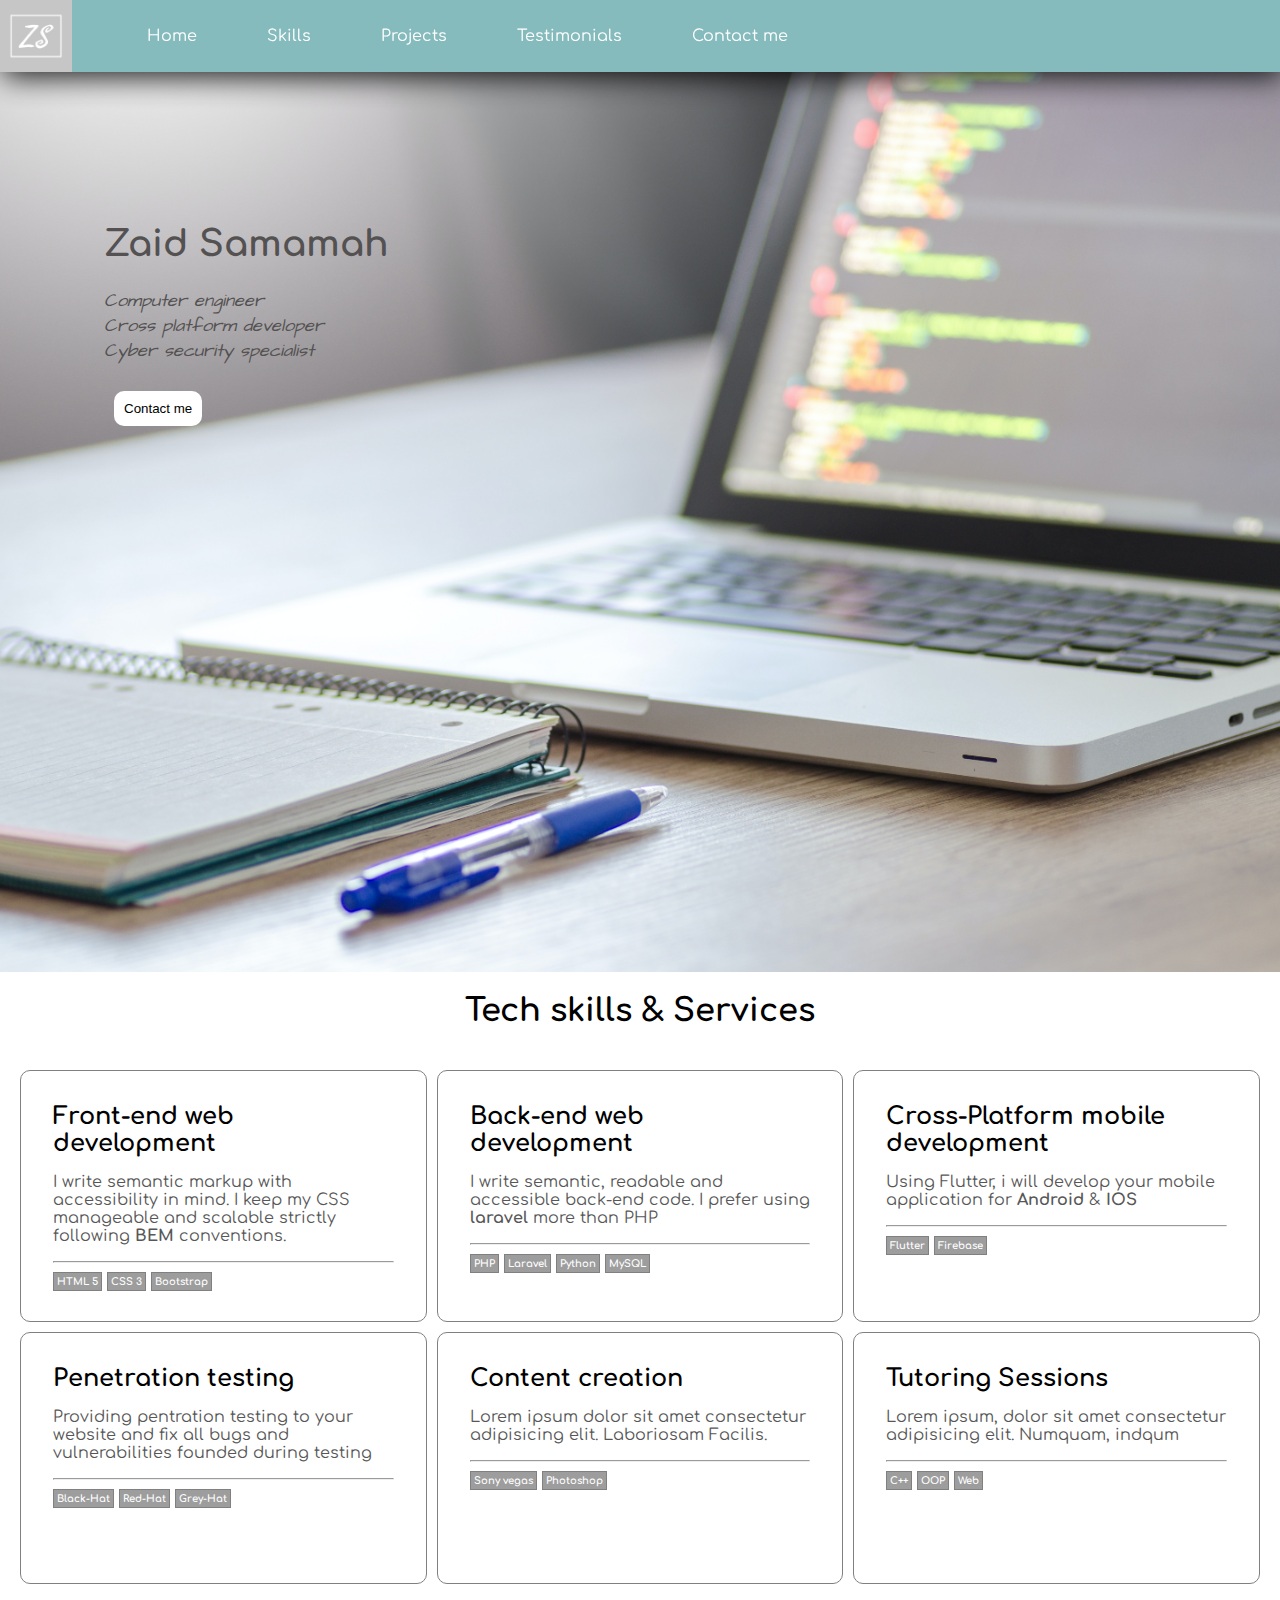
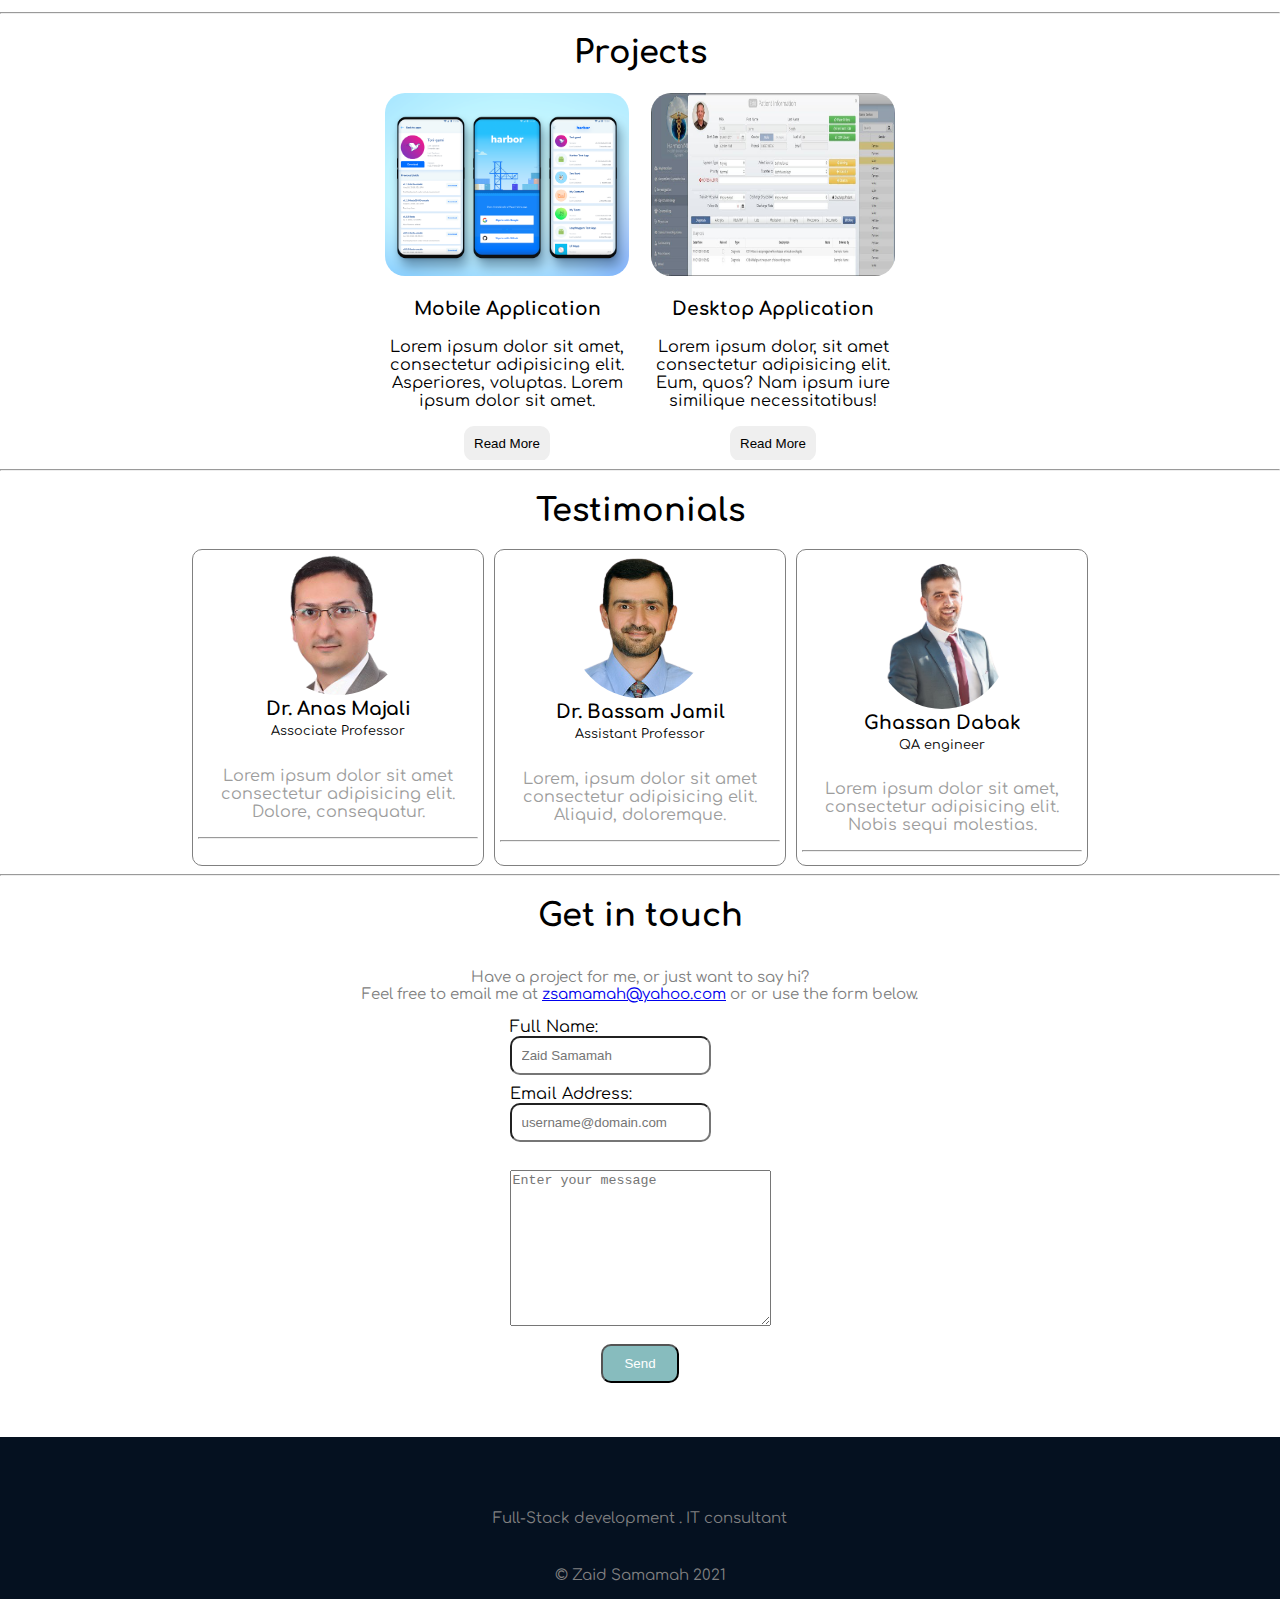
==== Source_code/index.html @ 4966de12 "Commit" ====
<!DOCTYPE html>
<html lang="en">
  <head>
    <meta charset="UTF-8" />
    <meta http-equiv="X-UA-Compatible" content="IE=edge" />
    <meta name="viewport" content="width=device-width, initial-scale=1.0" />
    <meta name="description" content="This is Zaid Samamah Portfolio" />
    <link rel="stylesheet" href="style.css" />
    <!--font awesome  -->
    <link
      rel="stylesheet"
      href="https://use.fontawesome.com/releases/v5.15.4/css/all.css"
      integrity="sha384-DyZ88mC6Up2uqS4h/KRgHuoeGwBcD4Ng9SiP4dIRy0EXTlnuz47vAwmeGwVChigm"
      crossorigin="anonymous"
    />
    <title>Zaid Portfolio</title>
  </head>
  <body>
    <!-- navbar start -->
    <nav class="navbar">
      <div class="logo">
        <a href="#">
          <img src="./assets/Zaid Samamah-logos_white.png" alt="logo" />
        </a>
      </div>
      <div class="navElements">
        <ul>
          <li>
            <a href="#"><div>Home</div></a>
          </li>
          <li>
            <a href="#skills"><div>Skills</div></a>
          </li>
          <li>
            <a href="#projects"><div>Projects</div></a>
          </li>
          <li>
            <a href="#testimonials"><div>Testimonials</div></a>
          </li>
          <li>
            <a href="#contact_section"><div>Contact me</div></a>
          </li>
        </ul>
      </div>
    </nav>
    <!-- navbar end -->
    <!-- backgroun image start -->
    <div class="main">
      <div class="bg_text">
        <blockquote>
          <h1>Zaid Samamah</h1>
          <cite>
            <i class="fas fa-check"></i>Computer engineer<br />
            <i class="fas fa-check"></i>Cross platform developer<br />
            <i class="fas fa-check"></i>Cyber security specialist
          </cite>
        </blockquote>
        <a href="#footer"> <button type="submit">Contact me</button></a>
      </div>
    </div>
    <!-- background image end -->
    <!-- skills start  -->
    <h1 id="skills" class="title">
      <span>
        <i class="fas fa-pen fa-x" style="color: #79b4b7"></i>
        Tech skills & Services
      </span>
    </h1>
    <section class="zaid_skills">
      <div class="skill_card">
        <div><i class="far fa-file-code fa-5x"></i></div>
        <h2>Front-end web development</h2>
        <p>
          I write semantic markup with accessibility in mind. I keep my CSS
          manageable and scalable strictly following <b>BEM</b> conventions.
        </p>
        <hr />
        <div class="frameworks">
          <ul>
            <li>HTML 5</li>
            <li>CSS 3</li>
            <li>Bootstrap</li>
          </ul>
        </div>
      </div>
      <div class="skill_card">
        <div><i class="fas fa-database fa-5x"></i></div>
        <h2>Back-end web development</h2>
        <p>
          I write semantic, readable and accessible back-end code. I prefer
          using <b>laravel</b> more than PHP
        </p>
        <hr />
        <div class="frameworks">
          <ul>
            <li>PHP</li>
            <li>Laravel</li>
            <li>Python</li>
            <li>MySQL</li>
          </ul>
        </div>
      </div>
      <div class="skill_card">
        <div><i class="fas fa-mobile-alt fa-5x"></i></div>
        <h2>Cross-Platform mobile development</h2>
        <p>
          Using Flutter, i will develop your mobile application for
          <b>Android</b> & <b>IOS</b>
        </p>
        <hr />
        <div class="frameworks">
          <ul>
            <li>Flutter</li>
            <li>Firebase</li>
          </ul>
        </div>
      </div>
      <div class="skill_card">
        <div><i class="fas fa-user-shield fa-5x"></i></div>
        <h2>Penetration testing</h2>
        <p>
          Providing pentration testing to your website and fix all bugs and
          vulnerabilities founded during testing
        </p>
        <hr />
        <div class="frameworks">
          <ul>
            <li>Black-Hat</li>
            <li>Red-Hat</li>
            <li>Grey-Hat</li>
          </ul>
        </div>
      </div>
      <div class="skill_card">
        <div><i class="fas fa-photo-video fa-5x"></i></div>
        <h2>Content creation</h2>
        <p>
          Lorem ipsum dolor sit amet consectetur adipisicing elit. Laboriosam
          Facilis.
        </p>
        <hr />
        <div class="frameworks">
          <ul>
            <li>Sony vegas</li>
            <li>Photoshop</li>
          </ul>
        </div>
      </div>
      <div class="skill_card">
        <div><i class="fas fa-pen-square fa-5x"></i></div>
        <h2>Tutoring Sessions</h2>
        <p>
          Lorem ipsum, dolor sit amet consectetur adipisicing elit. Numquam,
          indqum
        </p>
        <hr />
        <div class="frameworks">
          <ul>
            <li>C++</li>
            <li>OOP</li>
            <li>Web</li>
          </ul>
        </div>
      </div>
    </section>
    <!-- skills end -->
    <hr />
    <h1 id="projects" class="title">
      <i class="fas fa-project-diagram" style="color: #79b4b7"></i>
      Projects
    </h1>
    <section class="projects">
      <div class="project_container">
        <img src="./assets/mobileapp.png" alt="mobile application" />
        <h3>Mobile Application</h3>
        <p>
          Lorem ipsum dolor sit amet, consectetur adipisicing elit. Asperiores,
          voluptas. Lorem ipsum dolor sit amet.
        </p>
        <div class="readmore">
        <button>Read More</button></div>
      </div>
      <div class="project_container">
        <img src="./assets/hospitalapp.jpg" alt="hospital application" />
        <h3>Desktop Application</h3>
        <p>
          Lorem ipsum dolor, sit amet consectetur adipisicing elit. Eum, quos?
          Nam ipsum iure similique necessitatibus!
        </p>
        <div class="readmore">
          <button>
            Read More
          </button>
        </div>
      </div>
    </section>
    <hr />
    <!-- testimonials start -->
    <h1 id="testimonials" class="title">
      <i class="fas fa-project-diagram" style="color: #79b4b7"></i>
      Testimonials
    </h1>
    <section class="testimonials">
      <div class="review">
        <div class="review_header">
          <div>
            <img
              src="./assets/anas-removebg-preview.png"
              alt="dr anas majali"
            />
          </div>
          <div class="name">
            <h3>Dr. Anas Majali</h3>
            <p>Associate Professor</p>
          </div>
        </div>
        <p>
          <i class="fas fa-quote-left"></i> Lorem ipsum dolor sit amet
          consectetur adipisicing elit. Dolore, consequatur.
        </p>
        <hr />
        <div class="stars">
          <i class="fas fa-star"></i>
          <i class="fas fa-star"></i>
          <i class="fas fa-star"></i>
          <i class="fas fa-star"></i>
          <i class="fas fa-star"></i>
        </div>
      </div>
      <div class="review">
        <div class="review_header">
          <div>
            <img src="./assets/bassam-removebg-preview.png" alt="man" />
          </div>
          <div class="name">
            <h3>Dr. Bassam Jamil</h3>
            <p>Assistant Professor</p>
          </div>
        </div>
        <p>
          <i class="fas fa-quote-left"></i> Lorem, ipsum dolor sit amet
          consectetur adipisicing elit. Aliquid, doloremque.
        </p>
        <hr />
        <div class="stars">
          <i class="fas fa-star"></i>
          <i class="fas fa-star"></i>
          <i class="fas fa-star"></i>
          <i class="fas fa-star"></i>
          <i class="far fa-star"></i>
        </div>
      </div>
      <div class="review">
        <div class="review_header">
          <div><img src="./assets/ghassan.png" alt="Ghassan Dabak" /></div>
          <div class="name">
            <h3>Ghassan Dabak</h3>
            <p>QA engineer</p>
          </div>
        </div>
        <p>
          <i class="fas fa-quote-left"></i> Lorem ipsum dolor sit amet,
          consectetur adipisicing elit. Nobis sequi molestias.
        </p>
        <hr />
        <div class="stars">
          <i class="fas fa-star"></i>
          <i class="fas fa-star"></i>
          <i class="fas fa-star"></i>
          <i class="fas fa-star"></i>
          <i class="fas fa-star-half"></i>
        </div>
      </div>
    </section>
    <!-- testimonials end -->
    <hr />
    <!-- form start -->
    <h1 id="contact" class="title">
      <i class="fas fa-pen fa-x" style="color: #79b4b7"></i>
      Get in touch
    </h1>
    <section id="contact_section" class="form_container">
      <p>
        Have a project for me, or just want to say hi? <br />
        Feel free to email me at
        <a href="mailto:zsamamah@yahoo.com" target="_blank">
          zsamamah@yahoo.com</a
        >
        or or use the form below.
      </p>
      <form action="#" method="POST">
        <div class="personal_data">
          <div>
            <label for="fname">Full Name:</label><br />
            <input type="text" placeholder="Zaid Samamah" />
          </div>
          <div>
            <label for="email">Email Address:</label><br />
            <input
              type="email"
              name="email"
              id="email"
              placeholder="username@domain.com"
            />
          </div>
        </div>
        <br />
        <textarea
          name="msg"
          id="msg"
          cols="30"
          rows="10"
          placeholder="Enter your message"
        ></textarea>
        <br />
        <input type="submit" value="Send" style="width: 30%" class="submit" />
      </form>

    <!-- form end -->
    <br /><br /><br />
    <!-- footer start -->
    <footer id="footer">
      <div class="social_media">
        <ul>
          <li>
            <a
              href="https://www.facebook.com/zaid.samamah"
              target="_blank"
              rel="noopener"
            >
              <i class="fab fa-facebook-square fa-2x facebook"></i>
            </a>
          </li>
          <li>
            <a
              href="https://www.linkedin.com/in/zaidsamamah/"
              target="_blank"
              rel="noopener"
            >
              <i class="fab fa-linkedin fa-2x linkedin"></i>
            </a>
          </li>
          <li>
            <a
              href="https://www.bit.ly/zaidtheleader"
              target="_blank"
              rel="noopener"
            >
              <i class="fas fa-link facebook fa-2x"></i>
            </a>
          </li>
          <li>
            <a
              href="https://github.com/zsamamah"
              target="_blank"
              rel="noopener"
            >
              <i class="fab fa-github-square fa-2x github"></i>
            </a>
          </li>
          <li>
            <a
              href="https://www.youtube.com/channel/UCL5UhazjrAJuH2s8ZuGYKRQ/videos"
              target="_blank"
              rel="noopener"
            >
              <i class="fab fa-youtube fa-2x youtube"></i>
            </a>
          </li>
        </ul>
      </div>
      <div class="last_services">
        <p>Full-Stack development . IT consultant</p>
      </div>
      <div class="rights"><p>&copy; Zaid Samamah 2021</p></div>
    </footer>
  </body>
</html>
---- Source_code/style.css ----
@import url("https://fonts.googleapis.com/css2?family=Architects+Daughter&family=Comfortaa:wght@300&display=swap");

img {
  height: 100%;
  width: 100%;
}
html {
  scroll-behavior: smooth;
}
body {
  margin: 0;
  /* padding: 0 20px; */
  font-family: "Comfortaa", cursive;
}
.title {
  text-align: center;
}
.navbar {
  display: flex;
  justify-content: space-around;
  height: 8vh;
  position: sticky;
  z-index: 100;
  top: 0;
  background-color: #79b4b7;
  padding: 0;
  margin: 0;
  box-shadow: 3px 5px 30px black;
  opacity: 0.9;
}
.logo {
  transition-duration: 0.4s;
}
.logo:hover {
  background-color: rgb(192, 192, 192);
}
.logo > img {
  width: 100%;
  height: 100%;
}
.navElements {
  flex: 1;
  align-items: center;
  /* background-color: red; */
  display: flex;
  justify-content: space-between;
  width: max-content;
}
.navElements ul {
  display: flex;
  list-style: none;
  /* column-gap: 20px; */
}
.navElements li {
  margin: 10px;
}
.navElements div {
  padding: 5px;
}
.navElements a {
  text-decoration: none;
  color: white;
  display: inline-block;
  padding: 15px 20px;
  position: relative;
}
.navElements a:after {
    content: "";
    height: 2px;
    left: 50%;
    position: absolute;
    background: #fff;
    transition: width 0.3s, left 0.3s;
    width: 0;
}
.navElements a:hover:after {
    width: 100%;
    left: 0;
  }
.main {
  background-image: url(./assets/back2.jpg);
  background-size: cover;
  background-repeat: no-repeat;
  background-position-x: right;
  /* background-color: #baddff; */
  height: 100vh;
  display: flex;
  color: rgb(83, 81, 81);
}
.bg_text {
  height: 50%;
  width: 50%;
  margin-top: 10%;
  margin-left: 5%;
  word-wrap: break-word;
  font-family: "Architects Daughter", cursive;
  font-size: large;
}
.bg_text button {
  border-radius: 10px;
  padding: 10px;
  background-color: white;
  border: none;
  margin-top: 10px;
  margin-left: 50px;
}
.zaid_skills {
  padding: 20px;
  display: grid;
  grid-template-columns: repeat(3, 1fr);
  grid-template-rows: repeat(2, 1fr);
  grid-auto-rows: max-content;
  gap: 10px;
  background-color: rgb(255, 255, 255);
}
.skill_card {
  border: 1px solid grey;
  background-color: white;
  border-radius: 10px;
  margin: 0 auto;
  padding: 2em;
  transition-duration: 0.4s;
}
.skill_card > div,
.skill_card > h2 {
  display: inline;
}
.skill_card:hover {
  background-color: rgb(238, 238, 238);
  transform: scale(1.01);
}
.skill_card i {
  /* color: rgb(46, 37, 175); */
  color: #79b4b7;
  /* color: rgb(241, 144, 144); */
  /* color: #15aabf; */
}
.skill_card h2 {
  color: black;
}
.skill_card p {
  color: rgb(87, 87, 87);
}
.frameworks ul {
  list-style: none;
  margin: 0;
  padding: 0;
}
.frameworks li {
  display: inline;
  padding: 3px;
  font-size: 10px;
  border: 1px solid grey;
  /* background-color: rgb(46, 37, 175); */
  background-color: #9d9d9d;
  color: white;
  font-weight: bold;
  cursor: default;
}
.frameworks li:hover {
  background-color: #7a7979;
  cursor: pointer;
}
.skills_section {
  background-color: #fefbf3;
}
h1 {
  font-family: "Comfortaa", cursive;
}
h1 > span:after {
  background: none repeat scroll 0 0 transparent;
  bottom: 0;
  content: "";
  display: block;
  height: 2px;
  left: 50%;
  position: absolute;
  background: #fff;
  transition: width 0.3s ease 0s, left 0.3s ease 0s;
  width: 0;
}
h1 > span:hover::after {
  width: 50%;
}
.projects{
  width: 40%;
  margin: 0 auto;
  display: grid;
  grid-template-columns: 1fr 1fr;
  column-gap: 20px;
}
.project_container > img{
  height: 50%;
  border-radius: 20px;
}
.project_container > img:hover{
  transform: scale(1.1);
  transition-duration: 0.4s;
}
.project_container{
  border: 1px solid white;
  border-radius: 10px;
  overflow: hidden;
}
.project_container h3{
  text-align: center;
}
.project_container p{
  text-align: center;
}
.readmore{
  text-align: center;
}
.readmore button{
  border: none;
  border-radius: 10px;
  padding: 10px;
}
.readmore button:hover{
  background-color: rgb(168, 168, 168);
  transition-duration: 0.4s;
}
.project_container:hover{
  border: 1px solid black;
  transition-duration: 0.4s;
  border-radius: 20px;
}
.testimonials {
  width: 70%;
  margin: auto;
  display: grid;
  grid-template-columns: repeat(3, 1fr);
  grid-auto-rows: max-content;
  gap: 10px;
}
.review {
  padding: 5px;
  margin: 0 auto;
  column-gap: 10px;
  text-align: center;
  border: 1px solid grey;
  border-radius: 10px;
  background-color: white;
  color: black;
  transition-duration: 0.4s;
  overflow: hidden;
}
.review:hover {
  transform: scale(1.03);
}
.review_header {
  display: flex;
  flex-direction: column;
}
.review p {
  color: #9d9d9d;
}
.review p i {
  opacity: 0;
  color: gold;
}
.review img {
  border-radius: 50%;
  width: 50%;
  height: 50%;
}
.review img:hover {
  transform: scale(1.05);
  transition-duration: 0.4s;
}
.name {
  align-items: center;
}
.name h3 {
  margin: 0;
}
.name p {
  color: black;
  margin-top: 5px;
  font-size: 0.8em;
}
.stars {
  color: gold;
}
.form_container {
  margin: 0 auto;
  width: 100%;
  height: 50vh;
  display: flex;
  flex-direction: column;
  align-items: center;
  /* padding: 10px; */
  /* justify-content: center; */
}
.form_container p {
  color: grey;
  text-align: center;
  font-size: 15px;
}
input {
  border-radius: 10px;
  padding: 10px;
  margin-bottom: 10px;
}
textarea {
  display: block;
  margin-left: auto;
  margin-right: auto;
}
.submit {
  display: inherit;
  margin: 0 auto;
  background-color: #87bcbe;
  color: white;
}
footer {
  background-color: #051120;
  color: white;
  position: relative;
  bottom: 0;
  text-align: center;
  height: max-content;
  width: 100%;
  padding-top: 30px;
  display: flex;
  flex-direction: column;
  row-gap: 10px;
}
footer > div{
  position: relative;
  bottom: 0;
}
.social_media ul {
  list-style: none;
  padding: 0;
  margin: 0;
}
.social_media li {
  display: inline;
  padding: 0;
  margin: 5px;
}
.social_media a {
  text-decoration: none;
  color: white;
}
.facebook:hover,
.linkedin:hover {
  color: #0080ff;
}
.github:hover {
  color: #969696;
}
.youtube:hover {
  color: red;
}
.last_services {
  font-size: 10px;
}
.rights {
  color: grey;
  font-size: 10px;
  padding: 0;
  margin-top: 0;
}
@media screen and (max-width: 877px) {
  body {
    padding: 0;
    margin: 0;
  }
  .skill_card > h2 {
    display: block;
  }
  .main {
    background-size: cover;
  }
  .zaid_skills {
    display: flex;
    flex-direction: column;
  }
  .skill_card {
    margin: 20px;
  }
  .projects{
    width: 80%;
  }
  .testimonials {
    grid-template-columns: repeat(1, 1fr);
    grid-auto-rows: max-content;
    width: 50%;
    margin: 0 auto;
    gap: 10px;
  }
  input {
    display: block;
  }
  .form_container {
    display: flex;
    flex-direction: column;
    align-items: center;
  }
  .form_container p {
    width: 50%;
  }
}

@media screen and (max-width: 785px) {
  .main{
    background-image: url(./assets/dev2.jpeg);
    background-size: cover;
    height: 50vh;
  }
  .navbar {
    height: max-content;
    position: static;
    flex: none;
    display: flex;
    flex-direction: column;
    align-items: center;
  }
  .navbar img {
    /* display: none; */
    width: 100px;
    /* height: 50%; */
  }
  .navElements ul {
    flex-direction: column;
    padding-left: 0;
    margin: 0;
  }
  .navElements li {
    width: 100%;
    text-align: center;
  }
  .zaid_skills {
    grid-template-columns: 1fr 1fr;
    grid-auto-rows: none;
    gap: 5px;
  }
  .skill_card {
    width: 80%;
  }
  .form_container{
    height: 50vh;
  }
}
@media screen and (max-width: 600px) {
  .frameworks li {
    display: grid;
    grid-template-columns: repeat(2, 1fr);
    grid-template-rows: repeat(2, 1fr);
  }
  .main{
    background-size: cover;
    height: 50vh;
  }
  .bg_text{
    width: 90%;
    margin-left: 0;
  }
  .navbar {
    width: 100%;
    flex: none;
    display: flex;
    flex-direction: column;
    align-items: center;
  }
  .projects{
    width: 60%;
    display: flex;
    flex-direction: column;
  }
  .testimonials {
    grid-template-rows: repeat(3, 1fr);
    grid-auto-rows: none;
  }
  .skill_card{
    margin: 0;
  }
  .main{
    background-image: none;
    background-color: #FEFBF3;
  }
  .last_services p{
    width: 100%;
  }
  .rights p{
    width: 100%;
  }
}
@media screen and (max-width:360px){
  .skill_card{
    margin: 0 auto;
  }  
  .form_container{
    width: 90%;
    margin: 0;
    margin-right: 0;
  }
  .last_services p{
    width: 100%;
    font-size: 1.3em;
  }
  .rights p{
    width: 100%;
    font-size: 1em;
  }
  footer{
    width: 120%;
  }
}
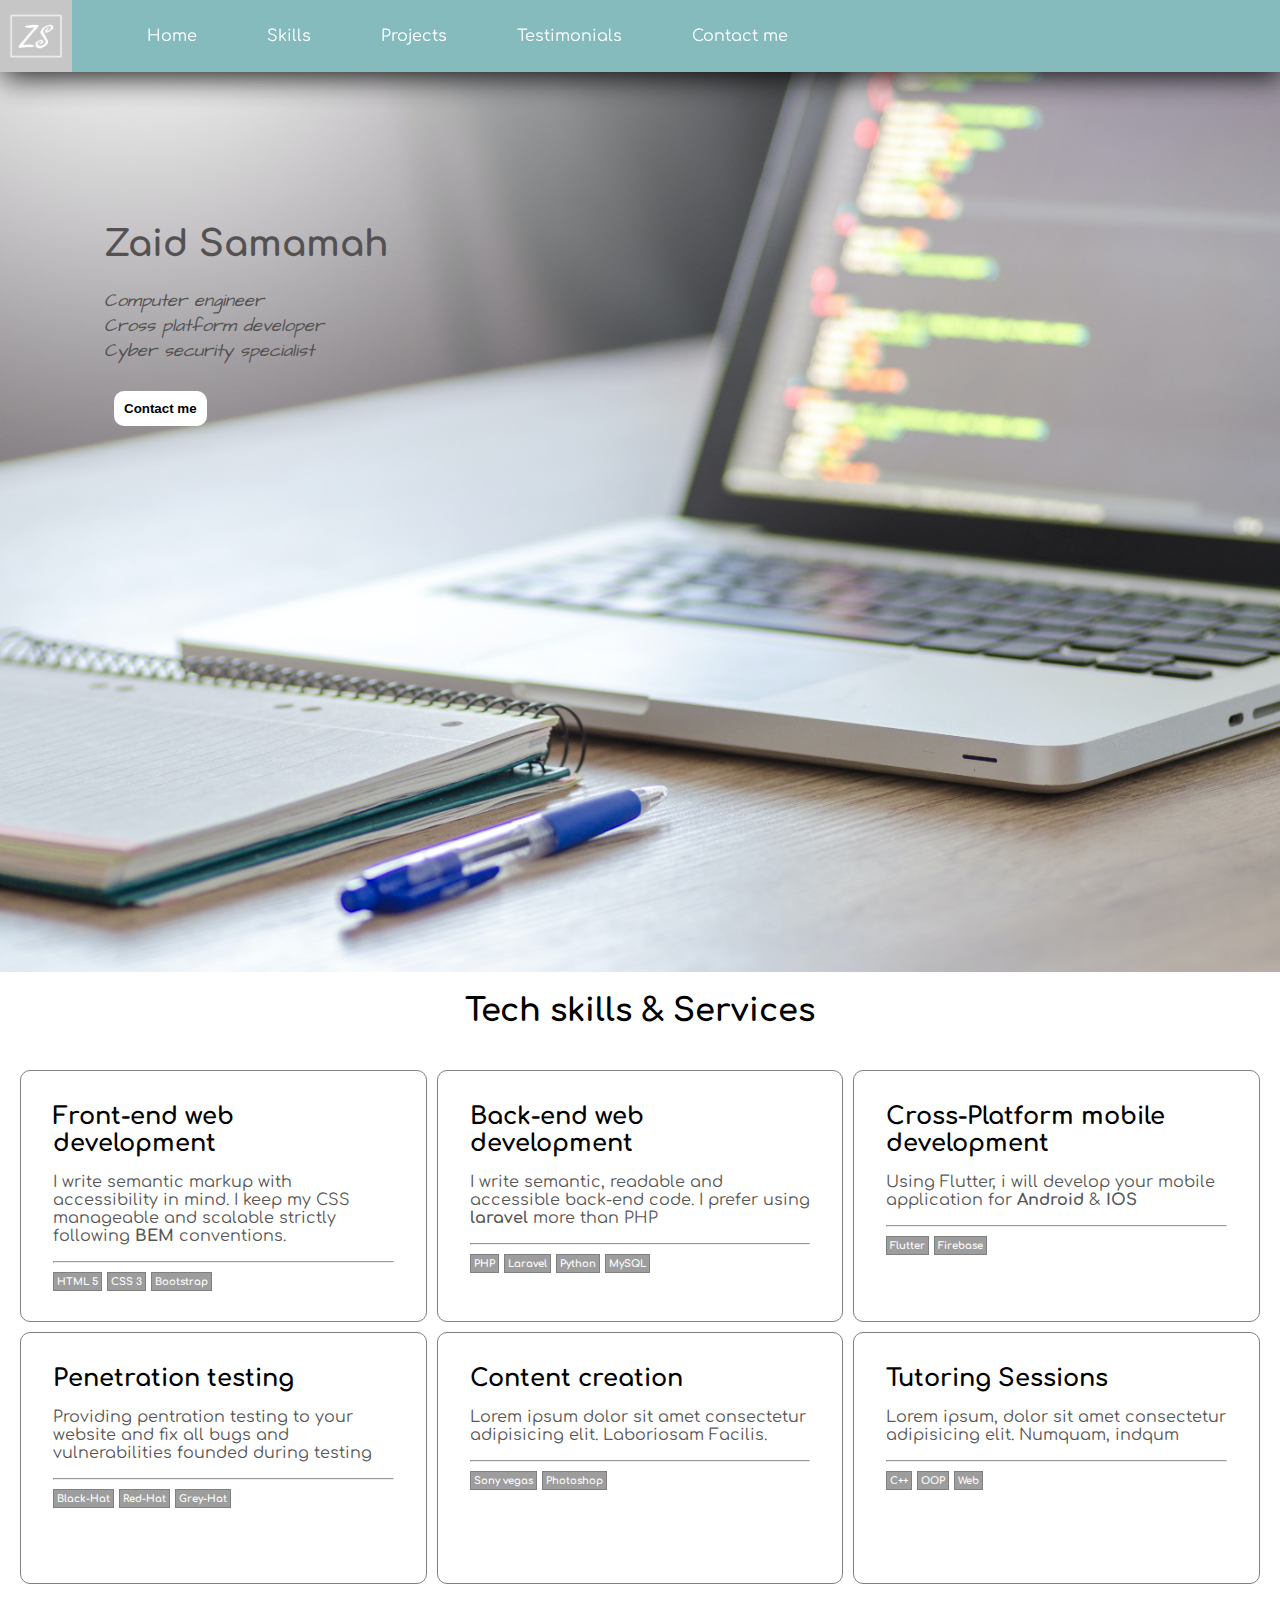
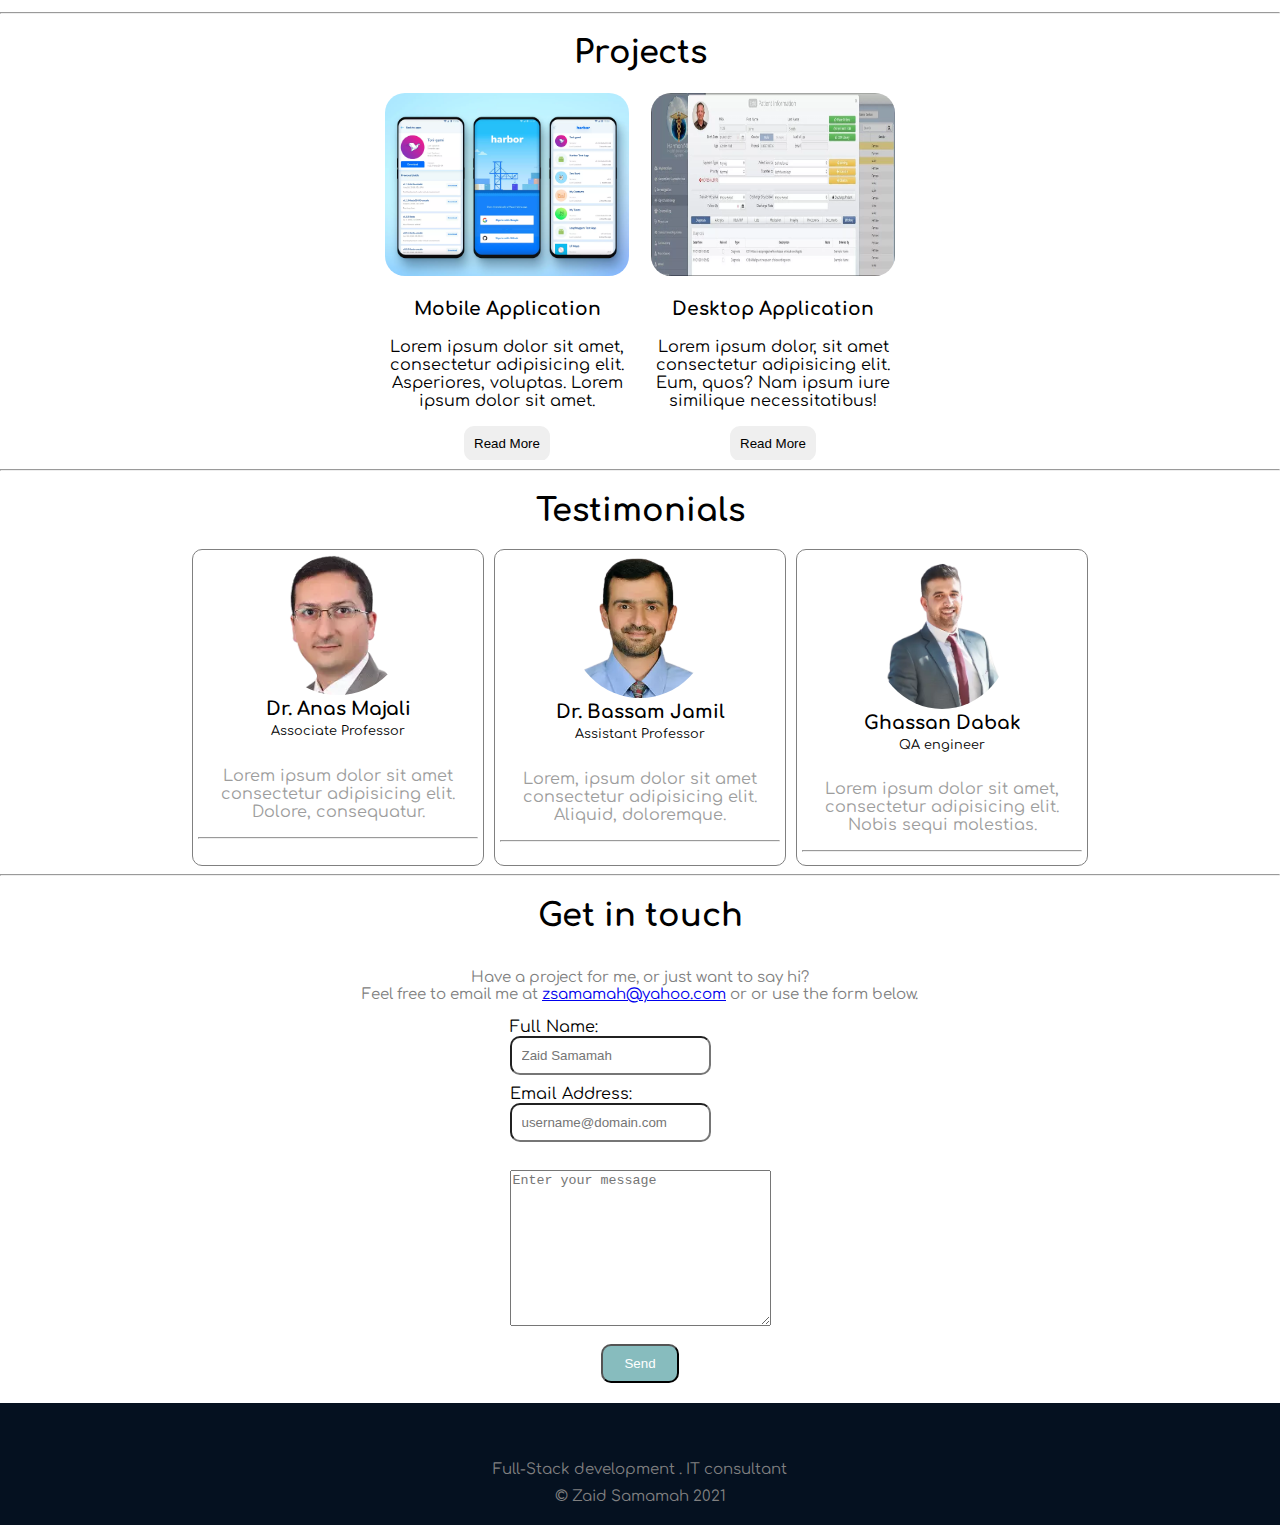
==== commit 701c6c29: "edit responsivity" ====
--- a/Source_code/index.html
+++ b/Source_code/index.html
@@ -4,7 +4,7 @@
     <meta charset="UTF-8" />
     <meta http-equiv="X-UA-Compatible" content="IE=edge" />
     <meta name="viewport" content="width=device-width, initial-scale=1.0" />
-    <meta name="description" content="This is Zaid Samamah Portfolio" />
+    <meta name="description" content="Zaid Samamah Portfolio" />
     <link rel="stylesheet" href="style.css" />
     <!--font awesome  -->
     <link
@@ -13,6 +13,7 @@
       integrity="sha384-DyZ88mC6Up2uqS4h/KRgHuoeGwBcD4Ng9SiP4dIRy0EXTlnuz47vAwmeGwVChigm"
       crossorigin="anonymous"
     />
+    <link rel="icon" href="./assets/Zaid-Samamah-logos.jpeg">
     <title>Zaid Portfolio</title>
   </head>
   <body>
@@ -20,7 +21,7 @@
     <nav class="navbar">
       <div class="logo">
         <a href="#">
-          <img src="./assets/Zaid Samamah-logos_white.png" alt="logo" />
+          <img src="./assets/Zaid-Samamah-logos_white.webp" alt="Logo" />
         </a>
       </div>
       <div class="navElements">
@@ -55,7 +56,7 @@
             <i class="fas fa-check"></i>Cyber security specialist
           </cite>
         </blockquote>
-        <a href="#footer"> <button type="submit">Contact me</button></a>
+        <a href="#footer"><button type="submit">Contact me</button></a>
       </div>
     </div>
     <!-- background image end -->
@@ -165,13 +166,14 @@
     </section>
     <!-- skills end -->
     <hr />
+    <!-- Projects start -->
     <h1 id="projects" class="title">
-      <i class="fas fa-project-diagram" style="color: #79b4b7"></i>
+      <i class="fas fa-tools" style="color: #79b4b7"></i>
       Projects
     </h1>
     <section class="projects">
       <div class="project_container">
-        <img src="./assets/mobileapp.png" alt="mobile application" />
+        <img src="./assets/mobileapp.webp" alt="mobile application" />
         <h3>Mobile Application</h3>
         <p>
           Lorem ipsum dolor sit amet, consectetur adipisicing elit. Asperiores,
@@ -181,7 +183,7 @@
         <button>Read More</button></div>
       </div>
       <div class="project_container">
-        <img src="./assets/hospitalapp.jpg" alt="hospital application" />
+        <img src="./assets/hospitalapp.webp" alt="hospital application" />
         <h3>Desktop Application</h3>
         <p>
           Lorem ipsum dolor, sit amet consectetur adipisicing elit. Eum, quos?
@@ -194,6 +196,7 @@
         </div>
       </div>
     </section>
+    <!-- Projects end -->
     <hr />
     <!-- testimonials start -->
     <h1 id="testimonials" class="title">
@@ -205,8 +208,8 @@
         <div class="review_header">
           <div>
             <img
-              src="./assets/anas-removebg-preview.png"
-              alt="dr anas majali"
+              src="./assets/anas.webp"
+              alt="Anas Majali"
             />
           </div>
           <div class="name">
@@ -230,7 +233,7 @@
       <div class="review">
         <div class="review_header">
           <div>
-            <img src="./assets/bassam-removebg-preview.png" alt="man" />
+            <img src="./assets/bassam.webp" alt="Bassam Jamil" />
           </div>
           <div class="name">
             <h3>Dr. Bassam Jamil</h3>
@@ -252,7 +255,7 @@
       </div>
       <div class="review">
         <div class="review_header">
-          <div><img src="./assets/ghassan.png" alt="Ghassan Dabak" /></div>
+          <div><img src="./assets/ghassan.webp" alt="Ghassan Dabak" /></div>
           <div class="name">
             <h3>Ghassan Dabak</h3>
             <p>QA engineer</p>
@@ -276,7 +279,7 @@
     <hr />
     <!-- form start -->
     <h1 id="contact" class="title">
-      <i class="fas fa-pen fa-x" style="color: #79b4b7"></i>
+      <i class="far fa-envelope fa-x" style="color: #79b4b7"></i>
       Get in touch
     </h1>
     <section id="contact_section" class="form_container">
@@ -315,9 +318,8 @@
         <br />
         <input type="submit" value="Send" style="width: 30%" class="submit" />
       </form>
-
     <!-- form end -->
-    <br /><br /><br />
+    
     <!-- footer start -->
     <footer id="footer">
       <div class="social_media">
@@ -342,15 +344,6 @@
           </li>
           <li>
             <a
-              href="https://www.bit.ly/zaidtheleader"
-              target="_blank"
-              rel="noopener"
-            >
-              <i class="fas fa-link facebook fa-2x"></i>
-            </a>
-          </li>
-          <li>
-            <a
               href="https://github.com/zsamamah"
               target="_blank"
               rel="noopener"
--- a/Source_code/style.css
+++ b/Source_code/style.css
@@ -9,7 +9,6 @@
 }
 body {
   margin: 0;
-  /* padding: 0 20px; */
   font-family: "Comfortaa", cursive;
 }
 .title {
@@ -41,7 +40,6 @@
 .navElements {
   flex: 1;
   align-items: center;
-  /* background-color: red; */
   display: flex;
   justify-content: space-between;
   width: max-content;
@@ -49,7 +47,6 @@
 .navElements ul {
   display: flex;
   list-style: none;
-  /* column-gap: 20px; */
 }
 .navElements li {
   margin: 10px;
@@ -82,7 +79,6 @@
   background-size: cover;
   background-repeat: no-repeat;
   background-position-x: right;
-  /* background-color: #baddff; */
   height: 100vh;
   display: flex;
   color: rgb(83, 81, 81);
@@ -103,6 +99,7 @@
   border: none;
   margin-top: 10px;
   margin-left: 50px;
+  font-weight: bold;
 }
 .zaid_skills {
   padding: 20px;
@@ -130,10 +127,7 @@
   transform: scale(1.01);
 }
 .skill_card i {
-  /* color: rgb(46, 37, 175); */
   color: #79b4b7;
-  /* color: rgb(241, 144, 144); */
-  /* color: #15aabf; */
 }
 .skill_card h2 {
   color: black;
@@ -151,7 +145,6 @@
   padding: 3px;
   font-size: 10px;
   border: 1px solid grey;
-  /* background-color: rgb(46, 37, 175); */
   background-color: #9d9d9d;
   color: white;
   font-weight: bold;
@@ -184,6 +177,7 @@
 }
 .projects{
   width: 40%;
+  height: max-content;
   margin: 0 auto;
   display: grid;
   grid-template-columns: 1fr 1fr;
@@ -289,8 +283,6 @@
   display: flex;
   flex-direction: column;
   align-items: center;
-  /* padding: 10px; */
-  /* justify-content: center; */
 }
 .form_container p {
   color: grey;
@@ -312,6 +304,7 @@
   margin: 0 auto;
   background-color: #87bcbe;
   color: white;
+  cursor: pointer;
 }
 footer {
   background-color: #051120;
@@ -322,6 +315,7 @@
   height: max-content;
   width: 100%;
   padding-top: 30px;
+  margin-top:20px;
   display: flex;
   flex-direction: column;
   row-gap: 10px;
@@ -356,12 +350,39 @@
 }
 .last_services {
   font-size: 10px;
+  width: 100%;
+  margin: 0 auto;
+  text-align: center;
+}
+.last_services p{
+  margin: 0 auto;
 }
 .rights {
   color: grey;
   font-size: 10px;
   padding: 0;
   margin-top: 0;
+}
+.rights p{
+  margin: 0 auto;
+  margin-bottom: 20px;
+}
+@media screen and (min-height:1024px){
+  .main{
+    background-image: url(./assets/dev2.jpeg);
+    background-size: cover;
+    height: 40vh;
+  }
+  .projects{
+    grid-auto-rows: min-content;
+  }
+  .project_container > img{
+    height: 30%;
+  }
+  .footer{
+    position: relative;
+    bottom: 0;
+  }
 }
 @media screen and (max-width: 877px) {
   body {
@@ -419,9 +440,7 @@
     align-items: center;
   }
   .navbar img {
-    /* display: none; */
     width: 100px;
-    /* height: 50%; */
   }
   .navElements ul {
     flex-direction: column;
@@ -450,10 +469,6 @@
     grid-template-columns: repeat(2, 1fr);
     grid-template-rows: repeat(2, 1fr);
   }
-  .main{
-    background-size: cover;
-    height: 50vh;
-  }
   .bg_text{
     width: 90%;
     margin-left: 0;
@@ -478,20 +493,31 @@
     margin: 0;
   }
   .main{
-    background-image: none;
-    background-color: #FEFBF3;
+    background-image: url(./assets/dev2.jpeg);
   }
   .last_services p{
     width: 100%;
   }
   .rights p{
     width: 100%;
+  }
+}
+@media screen and (max-width:415px){
+  .projects{
+    row-gap: 15px;
   }
 }
 @media screen and (max-width:360px){
   .skill_card{
     margin: 0 auto;
   }  
+  .zaid_skills{
+    gap: none;
+    row-gap: 20px;
+  }
+  .projects{
+    row-gap: 15px;
+  }
   .form_container{
     width: 90%;
     margin: 0;
@@ -508,4 +534,18 @@
   footer{
     width: 120%;
   }
+}
+@media screen and (max-width:320px){
+  .main{
+    background-image: none;
+    height: 60vh;
+  }
+  .bg_text{
+    width: 90%;
+    margin: 0;
+  }
+  .bg_text button{
+    /* margin: 0; */
+    background-color: #79b4b7;
+  }
 }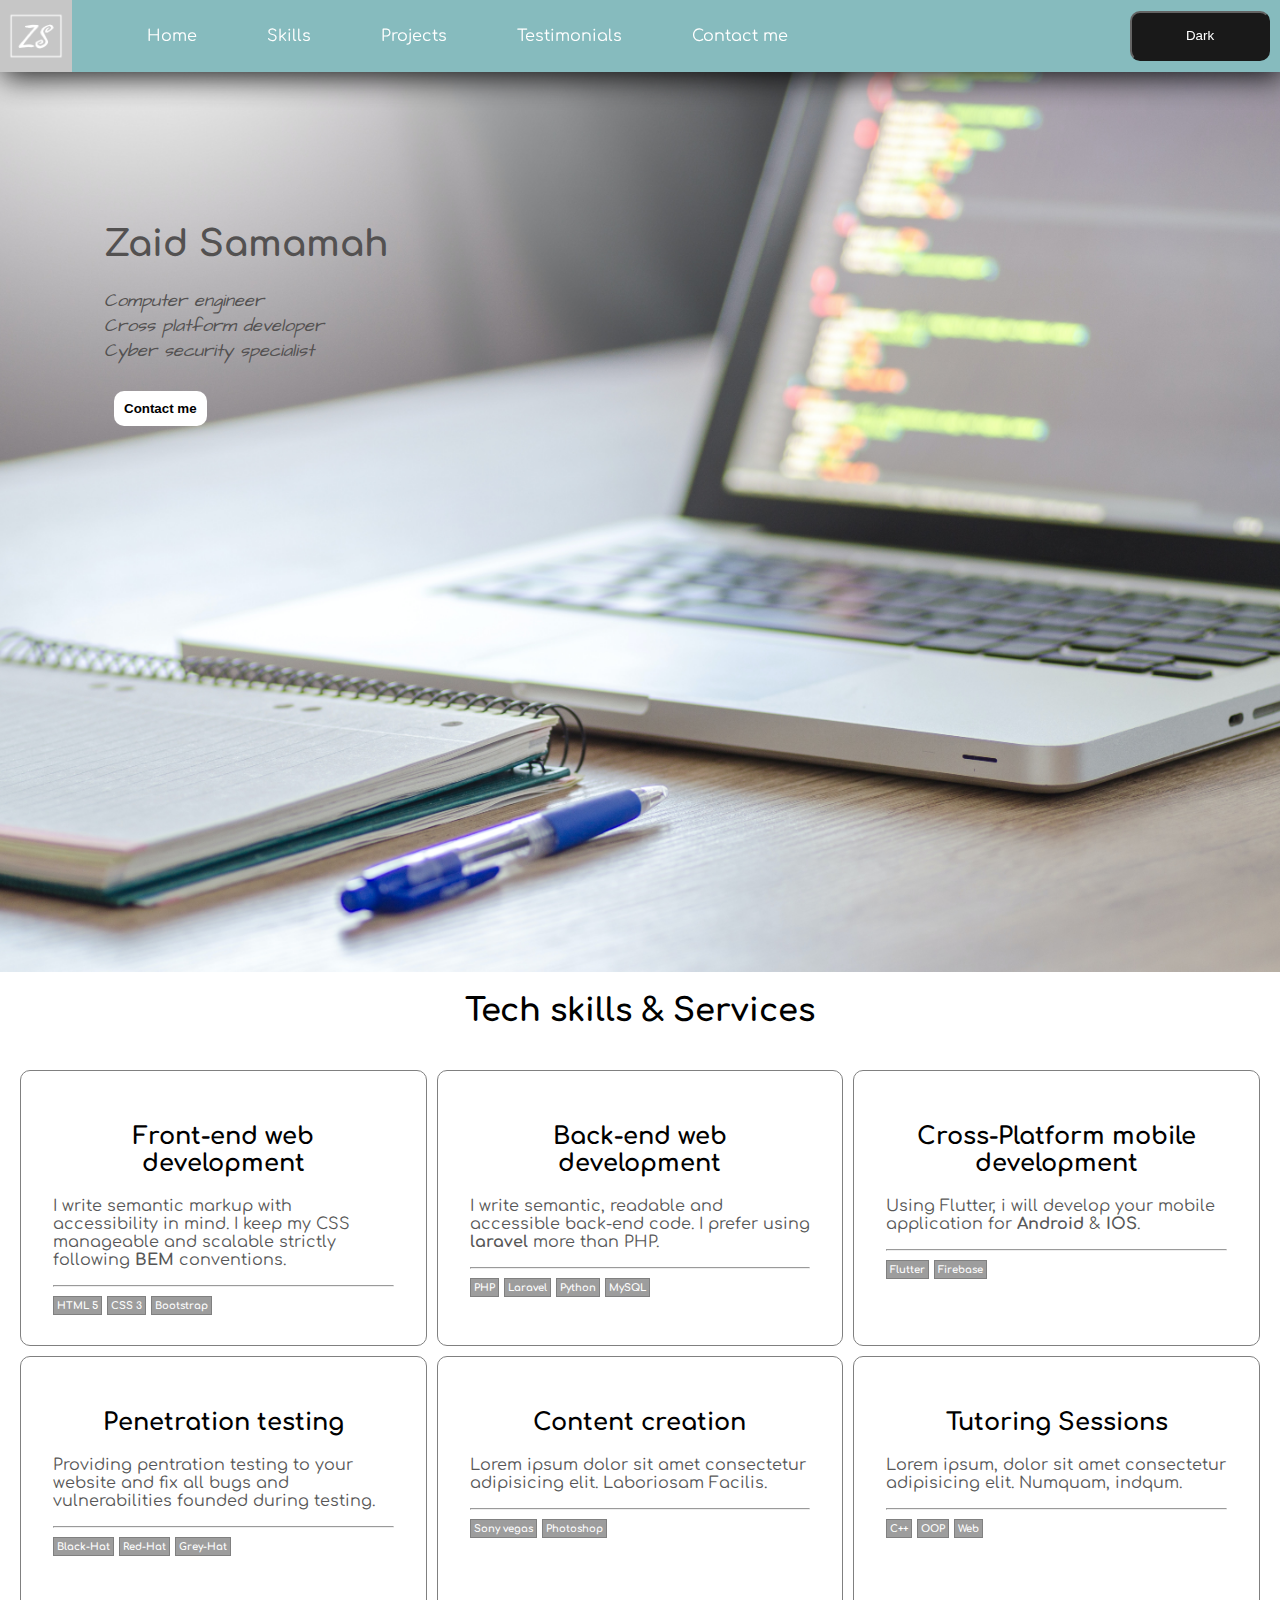
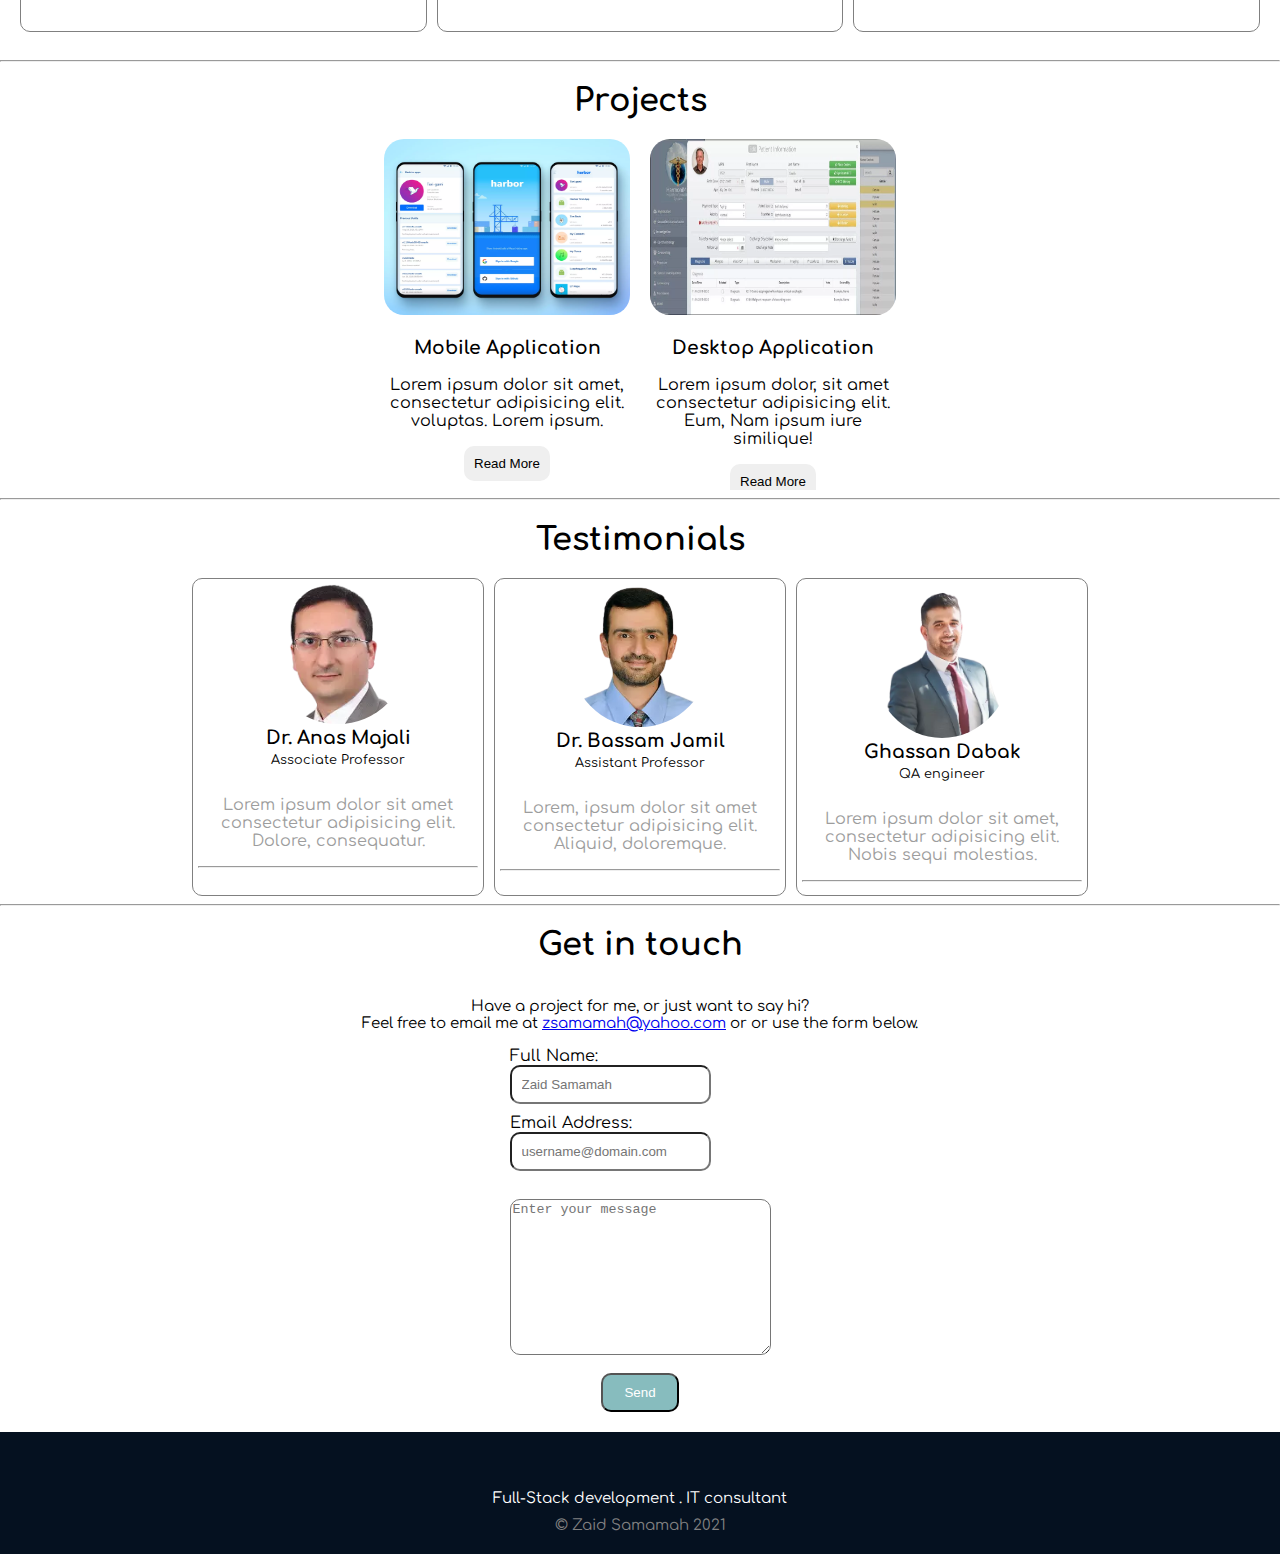
==== commit 8509c116: "Add Dark Theme" ====
--- a/Source_code/index.html
+++ b/Source_code/index.html
@@ -16,7 +16,7 @@
     <link rel="icon" href="./assets/Zaid-Samamah-logos.jpeg">
     <title>Zaid Portfolio</title>
   </head>
-  <body>
+  <body onload="load_style()">
     <!-- navbar start -->
     <nav class="navbar">
       <div class="logo">
@@ -42,6 +42,12 @@
             <a href="#contact_section"><div>Contact me</div></a>
           </li>
         </ul>
+      </div>
+      <div class="theme">
+        <button id="theme_button" onclick="change_theme()" style="width: 140px;">
+          <div id="theme_icon"><i class="fas fa-moon"></i></div>
+          <div id="theme_msg">Dark</div>
+        </button>
       </div>
     </nav>
     <!-- navbar end -->
@@ -62,10 +68,8 @@
     <!-- background image end -->
     <!-- skills start  -->
     <h1 id="skills" class="title">
-      <span>
         <i class="fas fa-pen fa-x" style="color: #79b4b7"></i>
         Tech skills & Services
-      </span>
     </h1>
     <section class="zaid_skills">
       <div class="skill_card">
@@ -89,7 +93,7 @@
         <h2>Back-end web development</h2>
         <p>
           I write semantic, readable and accessible back-end code. I prefer
-          using <b>laravel</b> more than PHP
+          using <b>laravel</b> more than PHP.
         </p>
         <hr />
         <div class="frameworks">
@@ -106,7 +110,7 @@
         <h2>Cross-Platform mobile development</h2>
         <p>
           Using Flutter, i will develop your mobile application for
-          <b>Android</b> & <b>IOS</b>
+          <b>Android</b> & <b>IOS</b>.
         </p>
         <hr />
         <div class="frameworks">
@@ -121,7 +125,7 @@
         <h2>Penetration testing</h2>
         <p>
           Providing pentration testing to your website and fix all bugs and
-          vulnerabilities founded during testing
+          vulnerabilities founded during testing.
         </p>
         <hr />
         <div class="frameworks">
@@ -136,8 +140,7 @@
         <div><i class="fas fa-photo-video fa-5x"></i></div>
         <h2>Content creation</h2>
         <p>
-          Lorem ipsum dolor sit amet consectetur adipisicing elit. Laboriosam
-          Facilis.
+          Lorem ipsum dolor sit amet consectetur adipisicing elit. Laboriosam Facilis.
         </p>
         <hr />
         <div class="frameworks">
@@ -152,7 +155,7 @@
         <h2>Tutoring Sessions</h2>
         <p>
           Lorem ipsum, dolor sit amet consectetur adipisicing elit. Numquam,
-          indqum
+          indqum.
         </p>
         <hr />
         <div class="frameworks">
@@ -176,8 +179,8 @@
         <img src="./assets/mobileapp.webp" alt="mobile application" />
         <h3>Mobile Application</h3>
         <p>
-          Lorem ipsum dolor sit amet, consectetur adipisicing elit. Asperiores,
-          voluptas. Lorem ipsum dolor sit amet.
+          Lorem ipsum dolor sit amet, consectetur adipisicing elit.
+          voluptas. Lorem ipsum.
         </p>
         <div class="readmore">
         <button>Read More</button></div>
@@ -186,8 +189,8 @@
         <img src="./assets/hospitalapp.webp" alt="hospital application" />
         <h3>Desktop Application</h3>
         <p>
-          Lorem ipsum dolor, sit amet consectetur adipisicing elit. Eum, quos?
-          Nam ipsum iure similique necessitatibus!
+          Lorem ipsum dolor, sit amet consectetur adipisicing elit. Eum,
+          Nam ipsum iure similique!
         </p>
         <div class="readmore">
           <button>
@@ -283,7 +286,7 @@
       Get in touch
     </h1>
     <section id="contact_section" class="form_container">
-      <p>
+      <p id="my_msg">
         Have a project for me, or just want to say hi? <br />
         Feel free to email me at
         <a href="mailto:zsamamah@yahoo.com" target="_blank">
@@ -367,5 +370,6 @@
       </div>
       <div class="rights"><p>&copy; Zaid Samamah 2021</p></div>
     </footer>
+    <script src="./script.js"></script>
   </body>
 </html>--- a/Source_code/style.css
+++ b/Source_code/style.css
@@ -73,7 +73,20 @@
 .navElements a:hover:after {
     width: 100%;
     left: 0;
-  }
+}
+.theme{
+  display: flex;
+  align-items:center; 
+  margin-right: 10px;
+}
+.theme > button{
+  height: 70%;
+  width: 100%;
+  border-radius: 10px;
+}
+#theme_button > div{
+  display: inline;
+}
 .main {
   background-image: url(./assets/back2.jpg);
   background-size: cover;
@@ -108,7 +121,7 @@
   grid-template-rows: repeat(2, 1fr);
   grid-auto-rows: max-content;
   gap: 10px;
-  background-color: rgb(255, 255, 255);
+  /* background-color: rgb(255, 255, 255); */
 }
 .skill_card {
   border: 1px solid grey;
@@ -118,9 +131,10 @@
   padding: 2em;
   transition-duration: 0.4s;
 }
-.skill_card > div,
+.skill_card > div:first-child,
 .skill_card > h2 {
-  display: inline;
+  display: block;
+  text-align: center;
 }
 .skill_card:hover {
   background-color: rgb(238, 238, 238);
@@ -192,7 +206,7 @@
   transition-duration: 0.4s;
 }
 .project_container{
-  border: 1px solid white;
+  /* border: 1px solid white; */
   border-radius: 10px;
   overflow: hidden;
 }
@@ -285,7 +299,7 @@
   align-items: center;
 }
 .form_container p {
-  color: grey;
+  /* color: grey; */
   text-align: center;
   font-size: 15px;
 }
@@ -296,6 +310,7 @@
 }
 textarea {
   display: block;
+  border-radius: 10px;
   margin-left: auto;
   margin-right: auto;
 }
@@ -479,6 +494,7 @@
     display: flex;
     flex-direction: column;
     align-items: center;
+    padding-bottom:10px;
   }
   .projects{
     width: 60%;
@@ -508,6 +524,9 @@
   }
 }
 @media screen and (max-width:360px){
+  .navbar{
+    padding-bottom: 20px;
+  }
   .skill_card{
     margin: 0 auto;
   }  
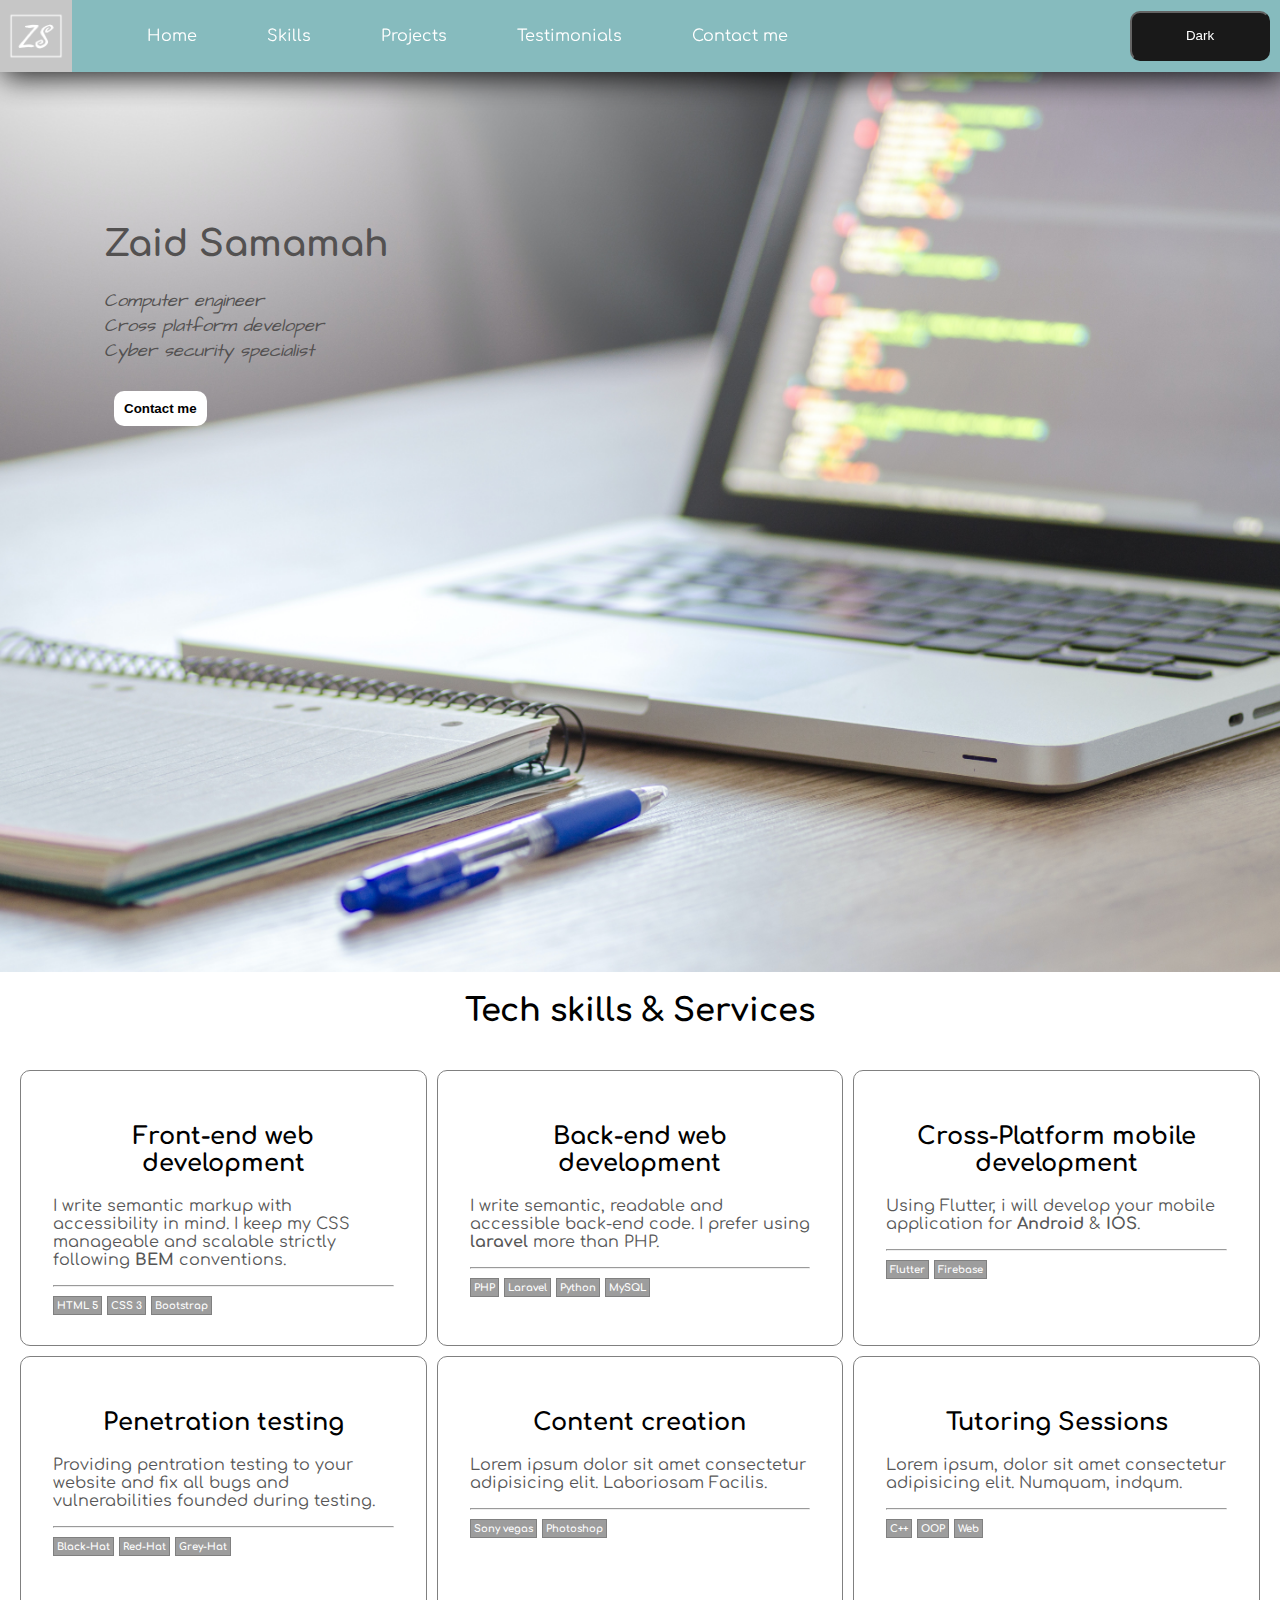
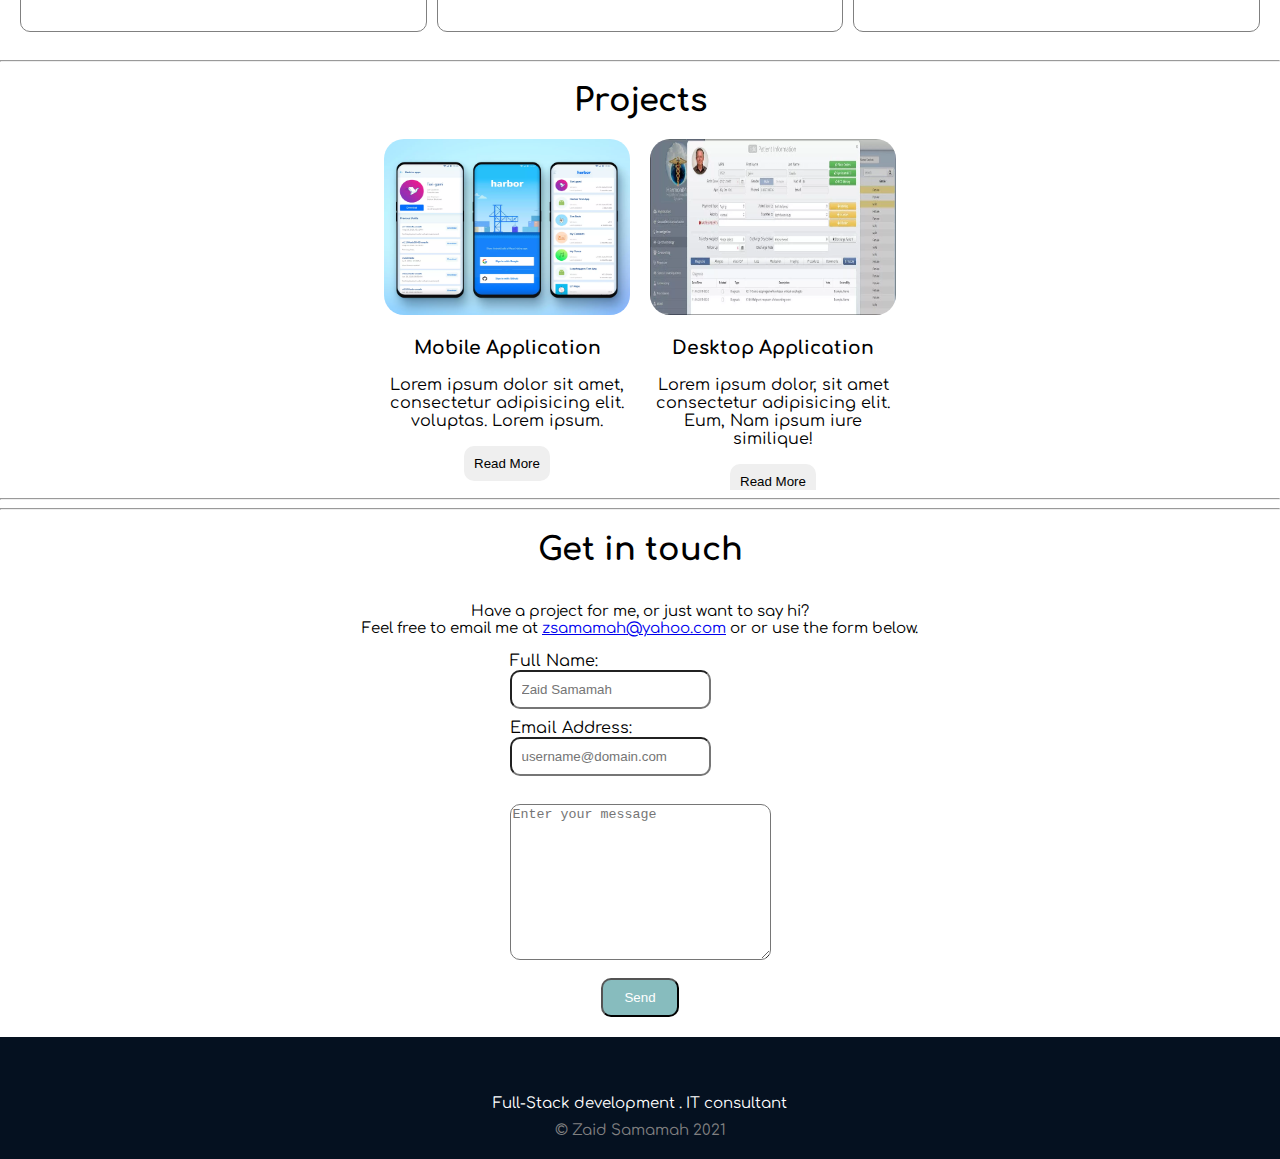
==== commit 945c27e2: "divide sections into pages" ====
--- a/Source_code/index.html
+++ b/Source_code/index.html
@@ -36,10 +36,10 @@
             <a href="#projects"><div>Projects</div></a>
           </li>
           <li>
-            <a href="#testimonials"><div>Testimonials</div></a>
-          </li>
-          <li>
-            <a href="#contact_section"><div>Contact me</div></a>
+            <a href="./testimonial.html" target="_blank"><div>Testimonials</div></a>
+          </li>
+          <li>
+            <a href="./contact.html" target="_blank"><div>Contact me</div></a>
           </li>
         </ul>
       </div>
@@ -52,8 +52,8 @@
     </nav>
     <!-- navbar end -->
     <!-- backgroun image start -->
-    <div class="main">
-      <div class="bg_text">
+    <div class="main" id="back">
+      <div class="bg_text" id="hd_text">
         <blockquote>
           <h1>Zaid Samamah</h1>
           <cite>
@@ -202,82 +202,7 @@
     <!-- Projects end -->
     <hr />
     <!-- testimonials start -->
-    <h1 id="testimonials" class="title">
-      <i class="fas fa-project-diagram" style="color: #79b4b7"></i>
-      Testimonials
-    </h1>
-    <section class="testimonials">
-      <div class="review">
-        <div class="review_header">
-          <div>
-            <img
-              src="./assets/anas.webp"
-              alt="Anas Majali"
-            />
-          </div>
-          <div class="name">
-            <h3>Dr. Anas Majali</h3>
-            <p>Associate Professor</p>
-          </div>
-        </div>
-        <p>
-          <i class="fas fa-quote-left"></i> Lorem ipsum dolor sit amet
-          consectetur adipisicing elit. Dolore, consequatur.
-        </p>
-        <hr />
-        <div class="stars">
-          <i class="fas fa-star"></i>
-          <i class="fas fa-star"></i>
-          <i class="fas fa-star"></i>
-          <i class="fas fa-star"></i>
-          <i class="fas fa-star"></i>
-        </div>
-      </div>
-      <div class="review">
-        <div class="review_header">
-          <div>
-            <img src="./assets/bassam.webp" alt="Bassam Jamil" />
-          </div>
-          <div class="name">
-            <h3>Dr. Bassam Jamil</h3>
-            <p>Assistant Professor</p>
-          </div>
-        </div>
-        <p>
-          <i class="fas fa-quote-left"></i> Lorem, ipsum dolor sit amet
-          consectetur adipisicing elit. Aliquid, doloremque.
-        </p>
-        <hr />
-        <div class="stars">
-          <i class="fas fa-star"></i>
-          <i class="fas fa-star"></i>
-          <i class="fas fa-star"></i>
-          <i class="fas fa-star"></i>
-          <i class="far fa-star"></i>
-        </div>
-      </div>
-      <div class="review">
-        <div class="review_header">
-          <div><img src="./assets/ghassan.webp" alt="Ghassan Dabak" /></div>
-          <div class="name">
-            <h3>Ghassan Dabak</h3>
-            <p>QA engineer</p>
-          </div>
-        </div>
-        <p>
-          <i class="fas fa-quote-left"></i> Lorem ipsum dolor sit amet,
-          consectetur adipisicing elit. Nobis sequi molestias.
-        </p>
-        <hr />
-        <div class="stars">
-          <i class="fas fa-star"></i>
-          <i class="fas fa-star"></i>
-          <i class="fas fa-star"></i>
-          <i class="fas fa-star"></i>
-          <i class="fas fa-star-half"></i>
-        </div>
-      </div>
-    </section>
+    
     <!-- testimonials end -->
     <hr />
     <!-- form start -->
--- a/Source_code/style.css
+++ b/Source_code/style.css
@@ -382,6 +382,11 @@
   margin: 0 auto;
   margin-bottom: 20px;
 }
+/* testimonials page */
+#testimonial_container{
+  background-image: url(./assets/testimonial_bg.jpg);
+  height: 90vh;
+}
 @media screen and (min-height:1024px){
   .main{
     background-image: url(./assets/dev2.jpeg);
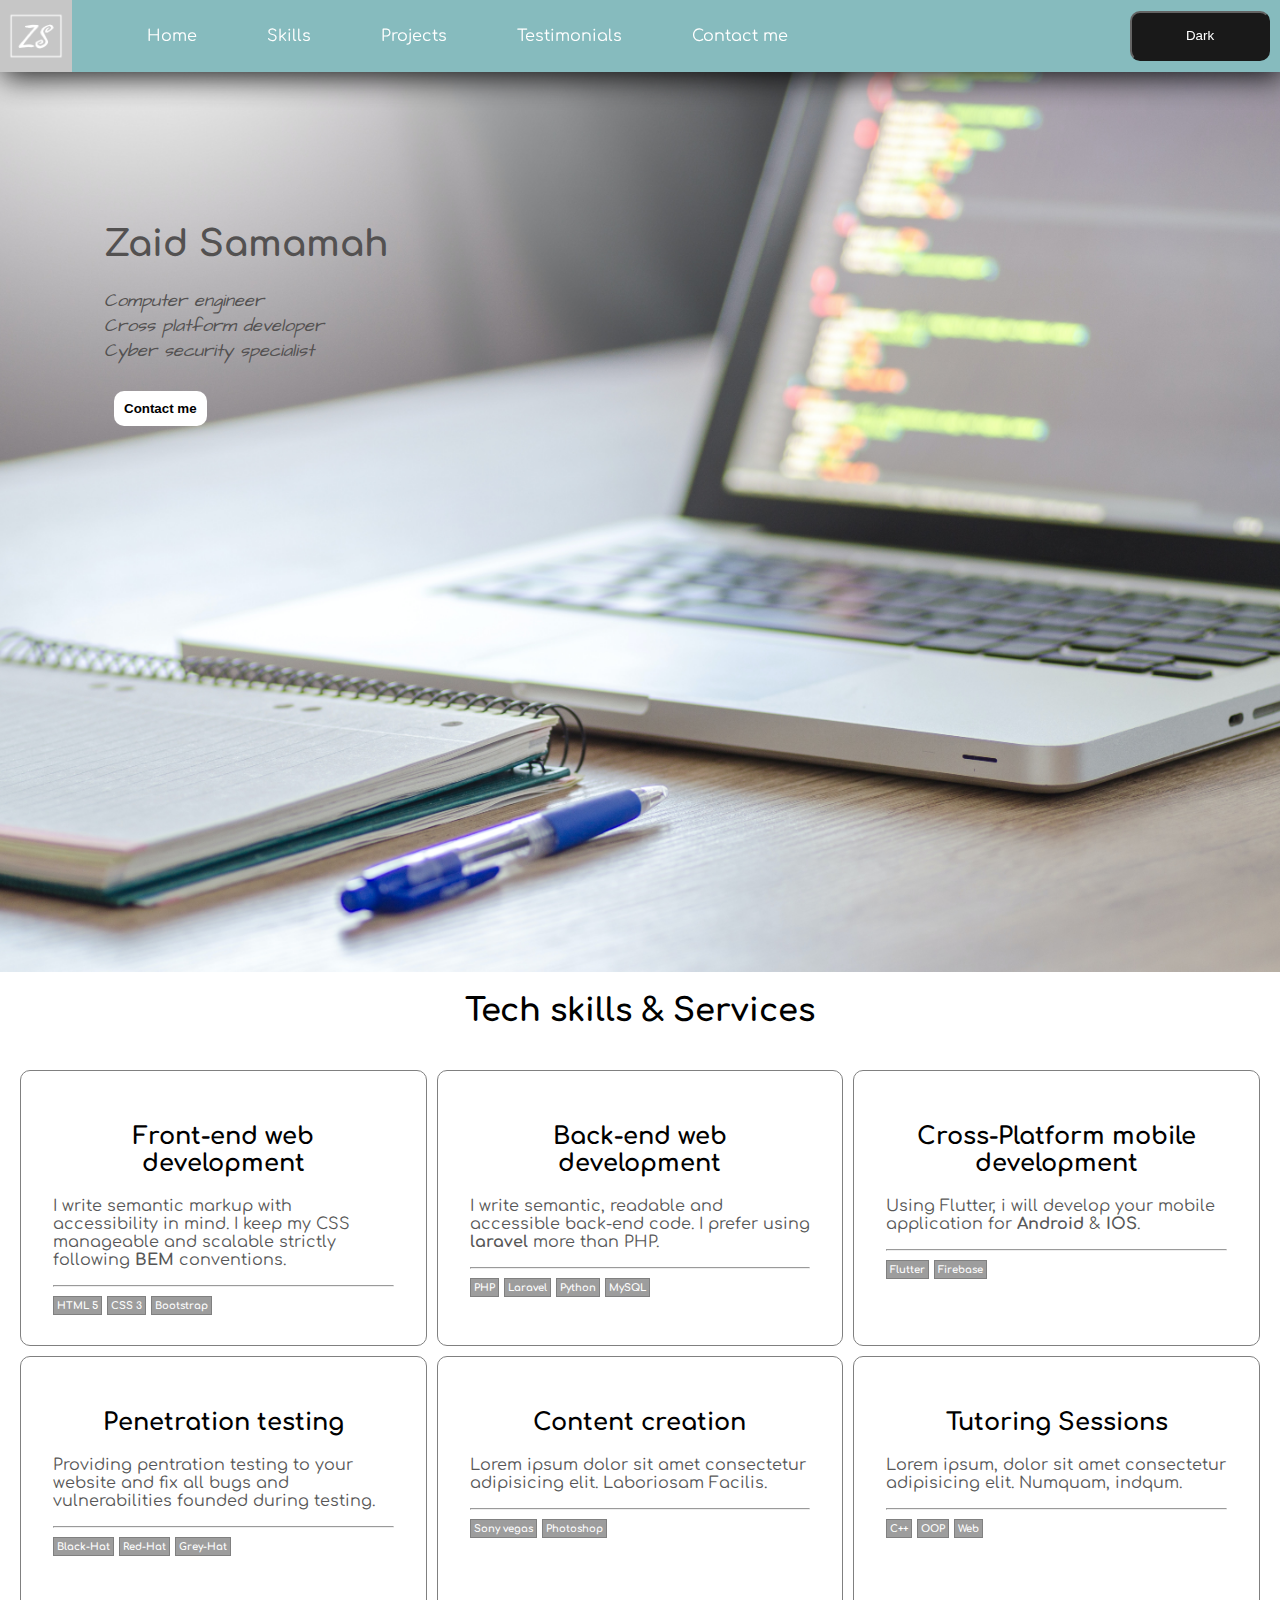
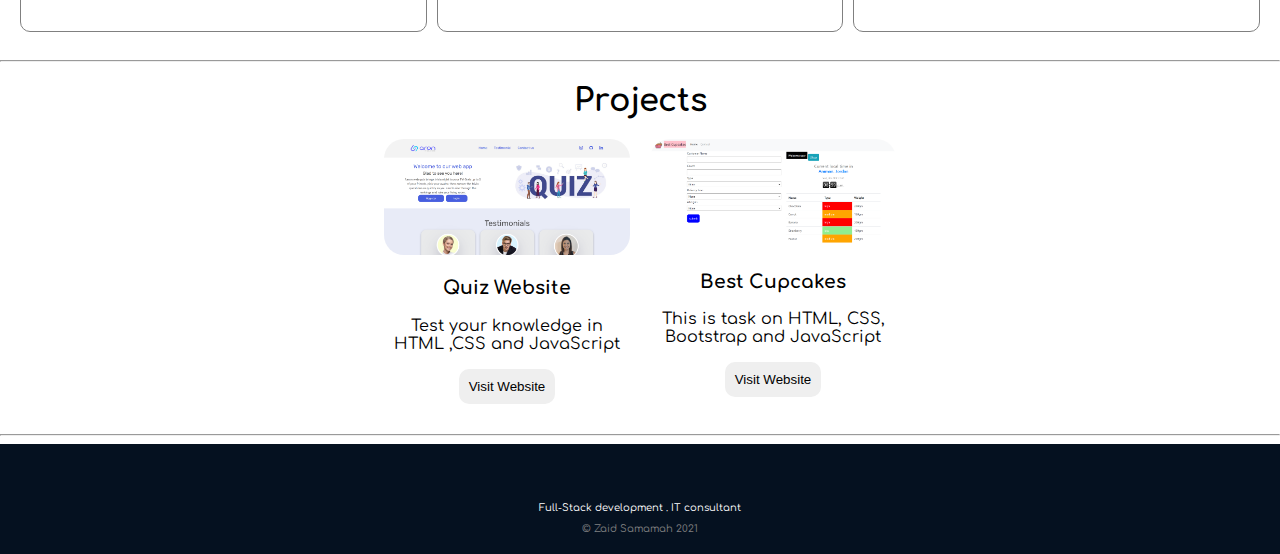
==== commit 9dc44bd1: "finish dividing" ====
--- a/Source_code/index.html
+++ b/Source_code/index.html
@@ -36,10 +36,10 @@
             <a href="#projects"><div>Projects</div></a>
           </li>
           <li>
-            <a href="./testimonial.html" target="_blank"><div>Testimonials</div></a>
-          </li>
-          <li>
-            <a href="./contact.html" target="_blank"><div>Contact me</div></a>
+            <a href="./testimonial.html"><div>Testimonials</div></a>
+          </li>
+          <li>
+            <a href="./contact.html"><div>Contact me</div></a>
           </li>
         </ul>
       </div>
@@ -62,10 +62,11 @@
             <i class="fas fa-check"></i>Cyber security specialist
           </cite>
         </blockquote>
-        <a href="#footer"><button type="submit">Contact me</button></a>
+        <a href="./contact.html" target="_blank"><button type="submit">Contact me</button></a>
       </div>
     </div>
     <!-- background image end -->
+
     <!-- skills start  -->
     <h1 id="skills" class="title">
         <i class="fas fa-pen fa-x" style="color: #79b4b7"></i>
@@ -176,78 +177,32 @@
     </h1>
     <section class="projects">
       <div class="project_container">
-        <img src="./assets/mobileapp.webp" alt="mobile application" />
-        <h3>Mobile Application</h3>
-        <p>
-          Lorem ipsum dolor sit amet, consectetur adipisicing elit.
-          voluptas. Lorem ipsum.
+        <img src="./assets/quizWebsite.png" alt="quizWebsite" />
+        <h3>Quiz Website</h3>
+        <p>
+          Test your knowledge in HTML ,CSS and JavaScript
         </p>
         <div class="readmore">
-        <button>Read More</button></div>
+          <form action="https://zsamamah.github.io/projectTwo-QuizWebsite/index.html" target="_blank">
+            <button type="submit">Visit Website</button>
+      </form>
+      </div>
       </div>
       <div class="project_container">
-        <img src="./assets/hospitalapp.webp" alt="hospital application" />
-        <h3>Desktop Application</h3>
-        <p>
-          Lorem ipsum dolor, sit amet consectetur adipisicing elit. Eum,
-          Nam ipsum iure similique!
+        <img src="./assets/bestCupcakes.png" alt="bestCupcakes" />
+        <h3>Best Cupcakes</h3>
+        <p>
+          This is task on HTML, CSS, Bootstrap and JavaScript
         </p>
         <div class="readmore">
-          <button>
-            Read More
-          </button>
+          <form action="https://zsamamah.github.io/best_cupcake/" target="_blank">
+            <button type="submit">Visit Website</button>
+          </form>
         </div>
       </div>
     </section>
     <!-- Projects end -->
-    <hr />
-    <!-- testimonials start -->
-    
-    <!-- testimonials end -->
-    <hr />
-    <!-- form start -->
-    <h1 id="contact" class="title">
-      <i class="far fa-envelope fa-x" style="color: #79b4b7"></i>
-      Get in touch
-    </h1>
-    <section id="contact_section" class="form_container">
-      <p id="my_msg">
-        Have a project for me, or just want to say hi? <br />
-        Feel free to email me at
-        <a href="mailto:zsamamah@yahoo.com" target="_blank">
-          zsamamah@yahoo.com</a
-        >
-        or or use the form below.
-      </p>
-      <form action="#" method="POST">
-        <div class="personal_data">
-          <div>
-            <label for="fname">Full Name:</label><br />
-            <input type="text" placeholder="Zaid Samamah" />
-          </div>
-          <div>
-            <label for="email">Email Address:</label><br />
-            <input
-              type="email"
-              name="email"
-              id="email"
-              placeholder="username@domain.com"
-            />
-          </div>
-        </div>
-        <br />
-        <textarea
-          name="msg"
-          id="msg"
-          cols="30"
-          rows="10"
-          placeholder="Enter your message"
-        ></textarea>
-        <br />
-        <input type="submit" value="Send" style="width: 30%" class="submit" />
-      </form>
-    <!-- form end -->
-    
+    <hr>
     <!-- footer start -->
     <footer id="footer">
       <div class="social_media">
@@ -295,6 +250,8 @@
       </div>
       <div class="rights"><p>&copy; Zaid Samamah 2021</p></div>
     </footer>
+    <!-- footer end -->
+    
     <script src="./script.js"></script>
   </body>
 </html>--- a/Source_code/style.css
+++ b/Source_code/style.css
@@ -196,6 +196,7 @@
   display: grid;
   grid-template-columns: 1fr 1fr;
   column-gap: 20px;
+  margin-bottom: 10px;
 }
 .project_container > img{
   height: 50%;
@@ -209,6 +210,7 @@
   /* border: 1px solid white; */
   border-radius: 10px;
   overflow: hidden;
+  height: max-content;
 }
 .project_container h3{
   text-align: center;
@@ -218,11 +220,13 @@
 }
 .readmore{
   text-align: center;
+  margin-bottom: 10px;
 }
 .readmore button{
   border: none;
   border-radius: 10px;
   padding: 10px;
+  margin-bottom: 10px;
 }
 .readmore button:hover{
   background-color: rgb(168, 168, 168);
@@ -292,11 +296,11 @@
 }
 .form_container {
   margin: 0 auto;
-  width: 100%;
+  width: 30%;
   height: 50vh;
-  display: flex;
+  /* display: flex;
   flex-direction: column;
-  align-items: center;
+  align-items: center; */
 }
 .form_container p {
   /* color: grey; */
@@ -304,21 +308,22 @@
   font-size: 15px;
 }
 input {
+  border: none;
   border-radius: 10px;
   padding: 10px;
   margin-bottom: 10px;
+  width: 100%;
 }
 textarea {
   display: block;
   border-radius: 10px;
-  margin-left: auto;
-  margin-right: auto;
 }
 .submit {
   display: inherit;
   margin: 0 auto;
-  background-color: #87bcbe;
+  background-color: #16afb5;
   color: white;
+  font-size: 1em;
   cursor: pointer;
 }
 footer {
@@ -330,7 +335,7 @@
   height: max-content;
   width: 100%;
   padding-top: 30px;
-  margin-top:20px;
+  /* margin-top:20px; */
   display: flex;
   flex-direction: column;
   row-gap: 10px;
@@ -385,8 +390,13 @@
 /* testimonials page */
 #testimonial_container{
   background-image: url(./assets/testimonial_bg.jpg);
-  height: 90vh;
-}
+  height: 100vh;
+  margin-bottom: 0;
+}
+
+
+
+
 @media screen and (min-height:1024px){
   .main{
     background-image: url(./assets/dev2.jpeg);
